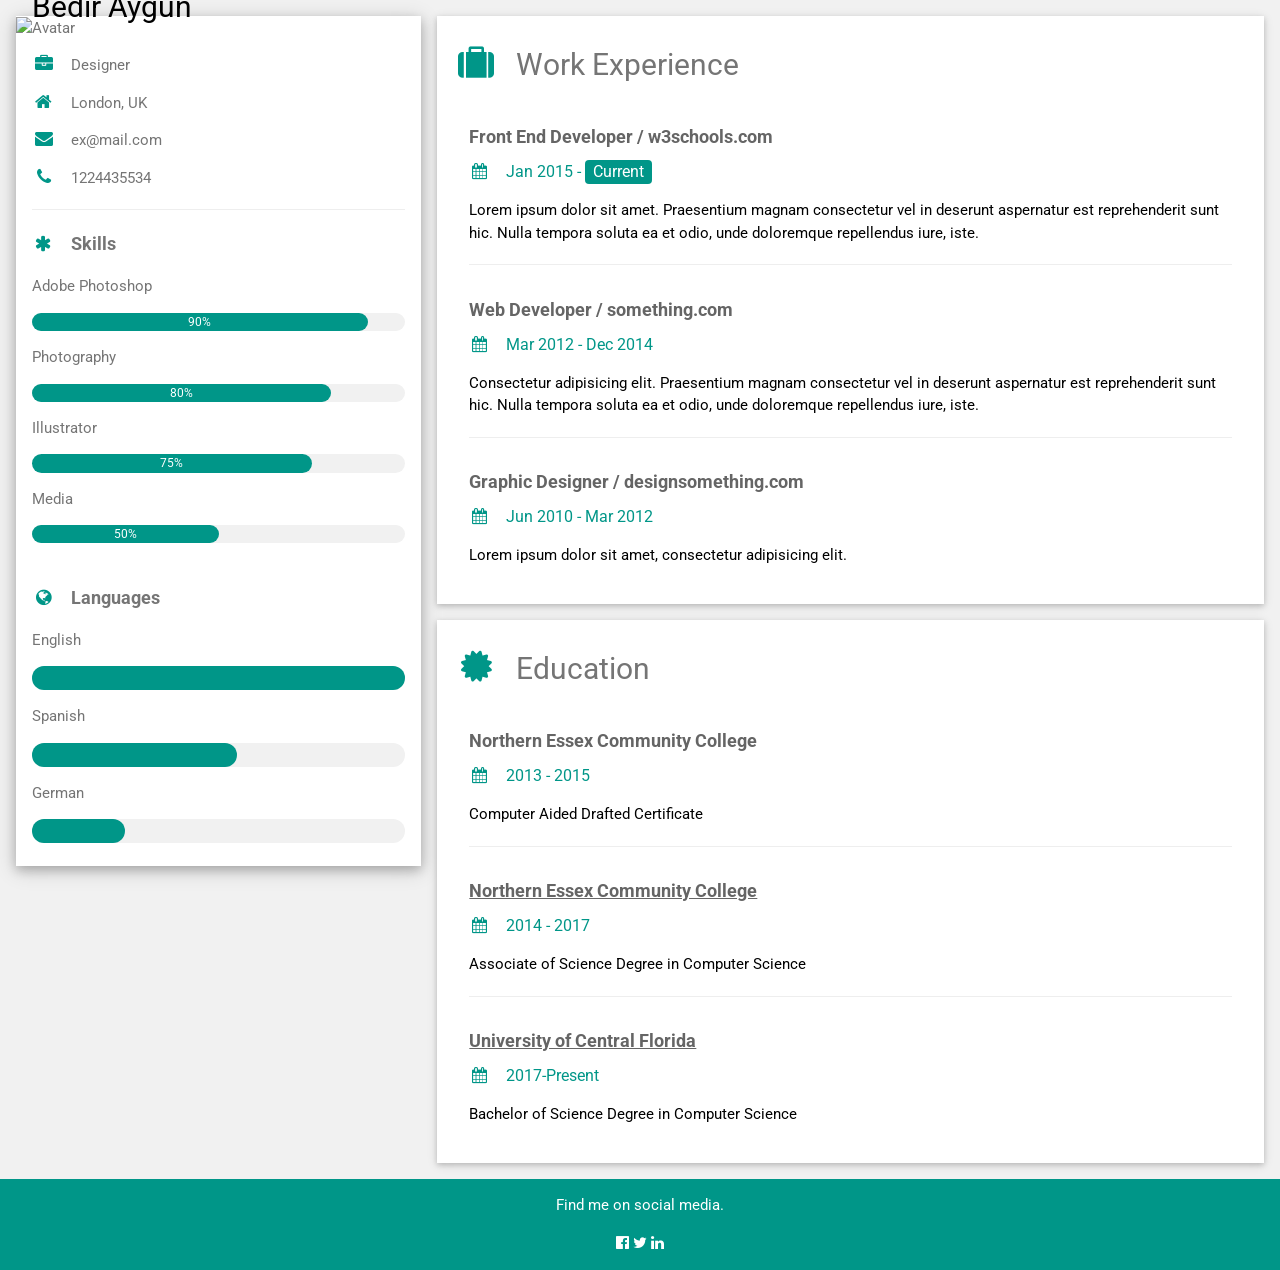
==== Index.html @ 957a4983 "Create Index.html" ====
<!DOCTYPE html>
<html>
<title>LightSite</title>
<meta charset="UTF-8">
<meta name="viewport" content="width=device-width, initial-scale=1">
<link rel="stylesheet" href="https://www.w3schools.com/w3css/4/w3.css">
<link rel='stylesheet' href='https://fonts.googleapis.com/css?family=Roboto'>
<link rel="stylesheet" href="https://cdnjs.cloudflare.com/ajax/libs/font-awesome/4.7.0/css/font-awesome.min.css">
<style>
html,body,h1,h2,h3,h4,h5,h6 {font-family: "Roboto", sans-serif}
</style>
<body class="w3-light-grey">

<!-- Page Container -->
<div class="w3-content w3-margin-top" style="max-width:1400px;">

  <!-- The Grid -->
  <div class="w3-row-padding">
  
    <!-- Left Column -->
    <div class="w3-third">
    
      <div class="w3-white w3-text-grey w3-card-4">
        <div class="w3-display-container">
          <img src="userAvatar.png" style="width:100%" alt="Avatar">
          <div class="w3-display-bottomleft w3-container w3-text-black">
            <h2>Bedir Aygun</h2>
          </div>
        </div>
        <div class="w3-container">
          <p><i class="fa fa-briefcase fa-fw w3-margin-right w3-large w3-text-teal"></i>Designer</p>
          <p><i class="fa fa-home fa-fw w3-margin-right w3-large w3-text-teal"></i>London, UK</p>
          <p><i class="fa fa-envelope fa-fw w3-margin-right w3-large w3-text-teal"></i>ex@mail.com</p>
          <p><i class="fa fa-phone fa-fw w3-margin-right w3-large w3-text-teal"></i>1224435534</p>
          <hr>

          <p class="w3-large"><b><i class="fa fa-asterisk fa-fw w3-margin-right w3-text-teal"></i>Skills</b></p>
          <p>Adobe Photoshop</p>
          <div class="w3-light-grey w3-round-xlarge w3-small">
            <div class="w3-container w3-center w3-round-xlarge w3-teal" style="width:90%">90%</div>
          </div>
          <p>Photography</p>
          <div class="w3-light-grey w3-round-xlarge w3-small">
            <div class="w3-container w3-center w3-round-xlarge w3-teal" style="width:80%">
              <div class="w3-center w3-text-white">80%</div>
            </div>
          </div>
          <p>Illustrator</p>
          <div class="w3-light-grey w3-round-xlarge w3-small">
            <div class="w3-container w3-center w3-round-xlarge w3-teal" style="width:75%">75%</div>
          </div>
          <p>Media</p>
          <div class="w3-light-grey w3-round-xlarge w3-small">
            <div class="w3-container w3-center w3-round-xlarge w3-teal" style="width:50%">50%</div>
          </div>
          <br>

          <p class="w3-large w3-text-theme"><b><i class="fa fa-globe fa-fw w3-margin-right w3-text-teal"></i>Languages</b></p>
          <p>English</p>
          <div class="w3-light-grey w3-round-xlarge">
            <div class="w3-round-xlarge w3-teal" style="height:24px;width:100%"></div>
          </div>
          <p>Spanish</p>
          <div class="w3-light-grey w3-round-xlarge">
            <div class="w3-round-xlarge w3-teal" style="height:24px;width:55%"></div>
          </div>
          <p>German</p>
          <div class="w3-light-grey w3-round-xlarge">
            <div class="w3-round-xlarge w3-teal" style="height:24px;width:25%"></div>
          </div>
          <br>
        </div>
      </div><br>

    <!-- End Left Column -->
    </div>

    <!-- Right Column -->
    <div class="w3-twothird">
    
      <div class="w3-container w3-card-2 w3-white w3-margin-bottom">
        <h2 class="w3-text-grey w3-padding-16"><i class="fa fa-suitcase fa-fw w3-margin-right w3-xxlarge w3-text-teal"></i>Work Experience</h2>
        <div class="w3-container">
          <h5 class="w3-opacity"><b>Front End Developer / w3schools.com</b></h5>
          <h6 class="w3-text-teal"><i class="fa fa-calendar fa-fw w3-margin-right"></i>Jan 2015 - <span class="w3-tag w3-teal w3-round">Current</span></h6>
          <p>Lorem ipsum dolor sit amet. Praesentium magnam consectetur vel in deserunt aspernatur est reprehenderit sunt hic. Nulla tempora soluta ea et odio, unde doloremque repellendus iure, iste.</p>
          <hr>
        </div>
        <div class="w3-container">
          <h5 class="w3-opacity"><b>Web Developer / something.com</b></h5>
          <h6 class="w3-text-teal"><i class="fa fa-calendar fa-fw w3-margin-right"></i>Mar 2012 - Dec 2014</h6>
          <p>Consectetur adipisicing elit. Praesentium magnam consectetur vel in deserunt aspernatur est reprehenderit sunt hic. Nulla tempora soluta ea et odio, unde doloremque repellendus iure, iste.</p>
          <hr>
        </div>
        <div class="w3-container">
          <h5 class="w3-opacity"><b>Graphic Designer / designsomething.com</b></h5>
          <h6 class="w3-text-teal"><i class="fa fa-calendar fa-fw w3-margin-right"></i>Jun 2010 - Mar 2012</h6>
          <p>Lorem ipsum dolor sit amet, consectetur adipisicing elit. </p><br>
        </div>
      </div>

      <div class="w3-container w3-card-2 w3-white">
        <h2 class="w3-text-grey w3-padding-16"><i class="fa fa-certificate fa-fw w3-margin-right w3-xxlarge w3-text-teal"></i>Education</h2>
        <div class="w3-container">
          <h5 class="w3-opacity"><b>Northern Essex Community College</b></h5>
          <h6 class="w3-text-teal"><i class="fa fa-calendar fa-fw w3-margin-right"></i>2013 - 2015</h6>
          <p>Computer Aided Drafted Certificate</p>
          <hr>
        </div>
        <div class="w3-container">
          <h5 class="w3-opacity"><a href="http://www.necc.mass.edu/"><b>Northern Essex Community College</b></a></h5>
          <h6 class="w3-text-teal"><i class="fa fa-calendar fa-fw w3-margin-right"></i>2014 - 2017</h6>
          <p>Associate of Science Degree in Computer Science</p>
          <hr>
        </div>
        <div class="w3-container">
          <h5 class="w3-opacity"><a href="https://www.ucf.edu/"><b>University of Central Florida</b></a></h5>
          <h6 class="w3-text-teal"><i class="fa fa-calendar fa-fw w3-margin-right"></i>2017-Present</h6>
          <p>Bachelor of Science Degree in Computer Science</p><br>
        </div>
      </div>

    <!-- End Right Column -->
    </div>
    
  <!-- End Grid -->
  </div>
  
  <!-- End Page Container -->
</div>

<footer class="w3-container w3-teal w3-center w3-margin-top">
  <p>Find me on social media.</p>
  <i class="fa fa-facebook-official w3-hover-opacity"></i>
  <i class="fa fa-twitter w3-hover-opacity"></i>
  <i class="fa fa-linkedin w3-hover-opacity"></i>
  <p></p>
</footer>

</body>
</html>
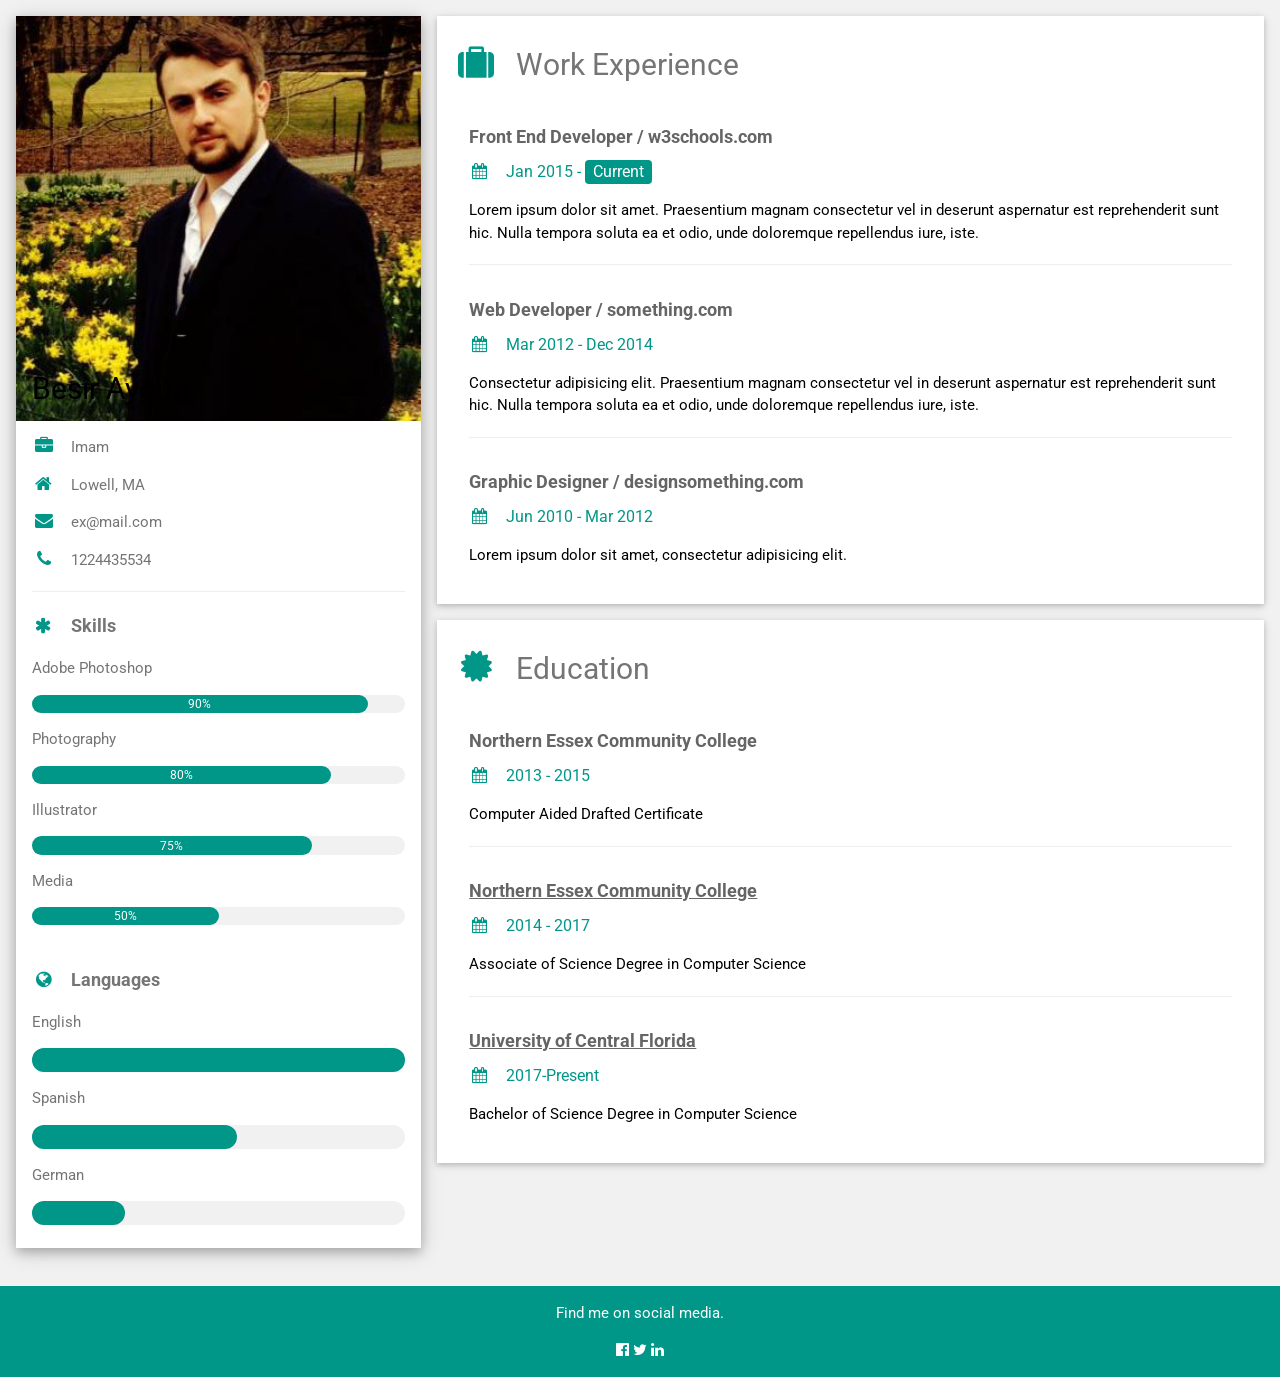
==== commit eb8e128e: "Update Index.html" ====
--- a/Index.html
+++ b/Index.html
@@ -22,14 +22,14 @@
     
       <div class="w3-white w3-text-grey w3-card-4">
         <div class="w3-display-container">
-          <img src="userAvatar.png" style="width:100%" alt="Avatar">
+          <img src="CVPhoto.jpg" style="width:100%" alt="Avatar">
           <div class="w3-display-bottomleft w3-container w3-text-black">
-            <h2>Bedir Aygun</h2>
+            <h2>Besir Aygun</h2>
           </div>
         </div>
         <div class="w3-container">
-          <p><i class="fa fa-briefcase fa-fw w3-margin-right w3-large w3-text-teal"></i>Designer</p>
-          <p><i class="fa fa-home fa-fw w3-margin-right w3-large w3-text-teal"></i>London, UK</p>
+          <p><i class="fa fa-briefcase fa-fw w3-margin-right w3-large w3-text-teal"></i>Imam</p>
+          <p><i class="fa fa-home fa-fw w3-margin-right w3-large w3-text-teal"></i>Lowell, MA</p>
           <p><i class="fa fa-envelope fa-fw w3-margin-right w3-large w3-text-teal"></i>ex@mail.com</p>
           <p><i class="fa fa-phone fa-fw w3-margin-right w3-large w3-text-teal"></i>1224435534</p>
           <hr>
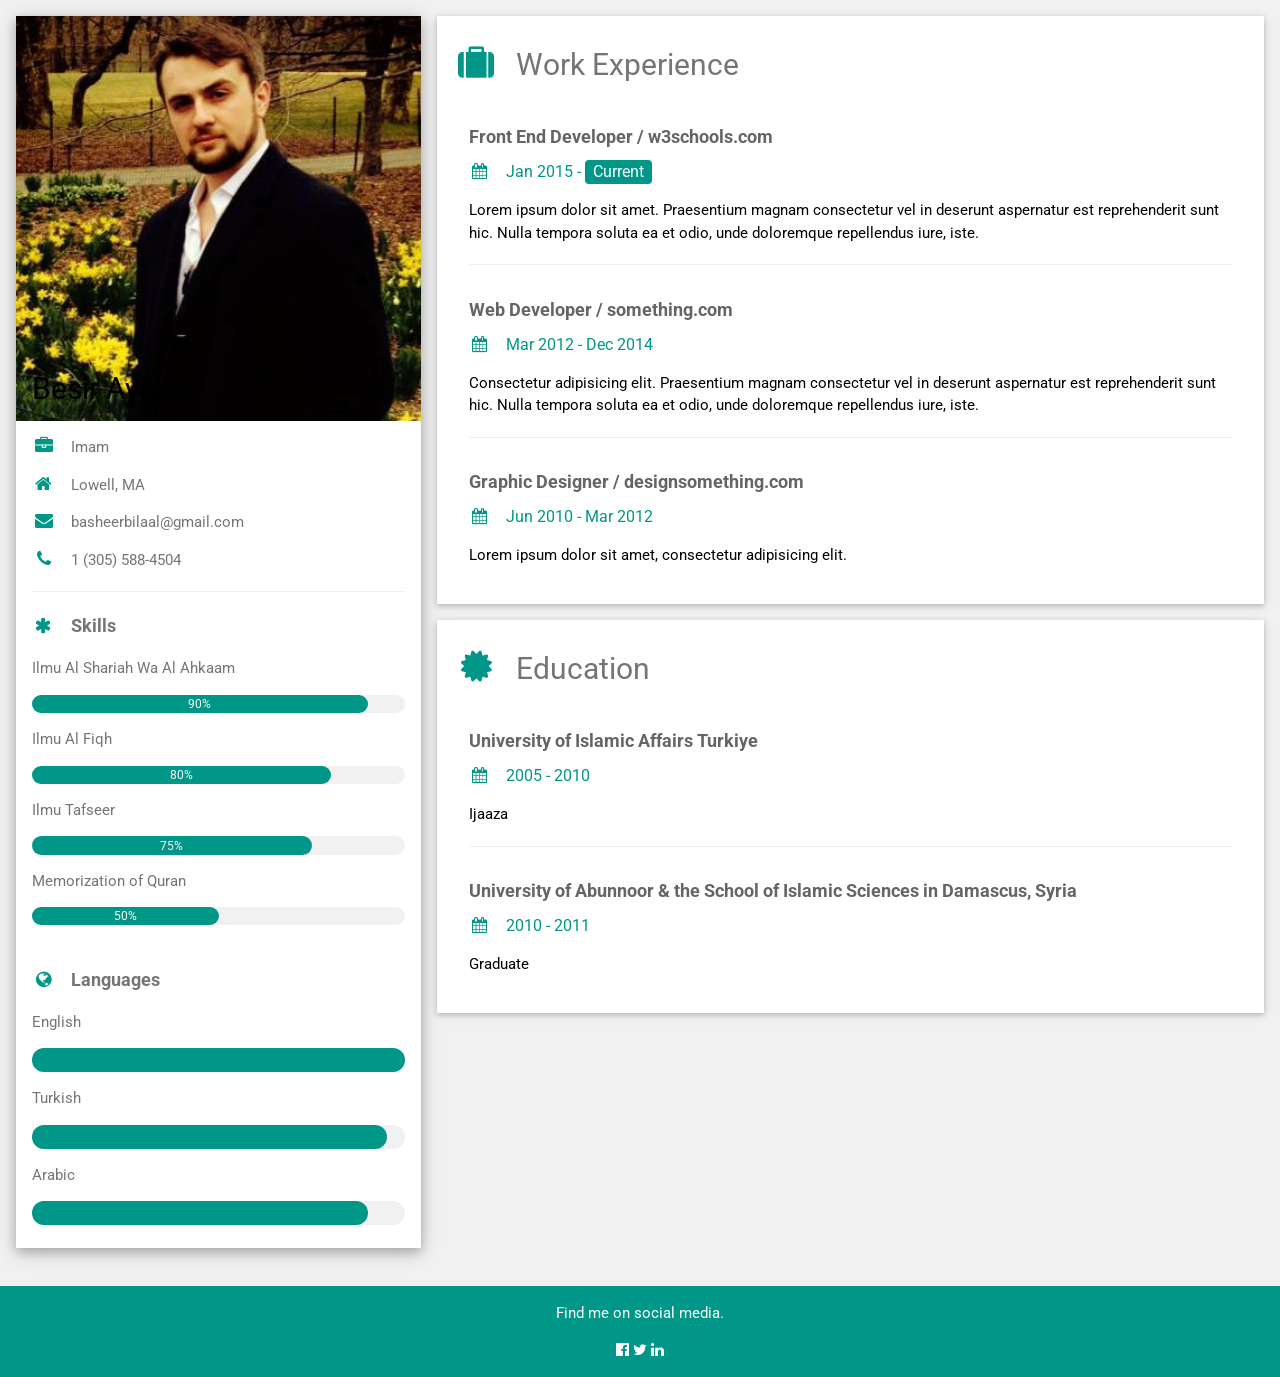
==== commit f59d5b12: "Update Index.html" ====
--- a/Index.html
+++ b/Index.html
@@ -30,26 +30,26 @@
         <div class="w3-container">
           <p><i class="fa fa-briefcase fa-fw w3-margin-right w3-large w3-text-teal"></i>Imam</p>
           <p><i class="fa fa-home fa-fw w3-margin-right w3-large w3-text-teal"></i>Lowell, MA</p>
-          <p><i class="fa fa-envelope fa-fw w3-margin-right w3-large w3-text-teal"></i>ex@mail.com</p>
-          <p><i class="fa fa-phone fa-fw w3-margin-right w3-large w3-text-teal"></i>1224435534</p>
+          <p><i class="fa fa-envelope fa-fw w3-margin-right w3-large w3-text-teal"></i>basheerbilaal@gmail.com</p>
+          <p><i class="fa fa-phone fa-fw w3-margin-right w3-large w3-text-teal"></i>1 (305) 588-4504</p>
           <hr>
 
           <p class="w3-large"><b><i class="fa fa-asterisk fa-fw w3-margin-right w3-text-teal"></i>Skills</b></p>
-          <p>Adobe Photoshop</p>
+          <p>Ilmu Al Shariah Wa Al Ahkaam</p>
           <div class="w3-light-grey w3-round-xlarge w3-small">
             <div class="w3-container w3-center w3-round-xlarge w3-teal" style="width:90%">90%</div>
           </div>
-          <p>Photography</p>
+          <p>Ilmu Al Fiqh</p>
           <div class="w3-light-grey w3-round-xlarge w3-small">
             <div class="w3-container w3-center w3-round-xlarge w3-teal" style="width:80%">
               <div class="w3-center w3-text-white">80%</div>
             </div>
           </div>
-          <p>Illustrator</p>
+          <p>Ilmu Tafseer</p>
           <div class="w3-light-grey w3-round-xlarge w3-small">
             <div class="w3-container w3-center w3-round-xlarge w3-teal" style="width:75%">75%</div>
           </div>
-          <p>Media</p>
+          <p>Memorization of Quran</p>
           <div class="w3-light-grey w3-round-xlarge w3-small">
             <div class="w3-container w3-center w3-round-xlarge w3-teal" style="width:50%">50%</div>
           </div>
@@ -60,13 +60,13 @@
           <div class="w3-light-grey w3-round-xlarge">
             <div class="w3-round-xlarge w3-teal" style="height:24px;width:100%"></div>
           </div>
-          <p>Spanish</p>
+          <p>Turkish</p>
           <div class="w3-light-grey w3-round-xlarge">
-            <div class="w3-round-xlarge w3-teal" style="height:24px;width:55%"></div>
+            <div class="w3-round-xlarge w3-teal" style="height:24px;width:95%"></div>
           </div>
-          <p>German</p>
+          <p>Arabic</p>
           <div class="w3-light-grey w3-round-xlarge">
-            <div class="w3-round-xlarge w3-teal" style="height:24px;width:25%"></div>
+            <div class="w3-round-xlarge w3-teal" style="height:24px;width:90%"></div>
           </div>
           <br>
         </div>
@@ -102,21 +102,15 @@
       <div class="w3-container w3-card-2 w3-white">
         <h2 class="w3-text-grey w3-padding-16"><i class="fa fa-certificate fa-fw w3-margin-right w3-xxlarge w3-text-teal"></i>Education</h2>
         <div class="w3-container">
-          <h5 class="w3-opacity"><b>Northern Essex Community College</b></h5>
-          <h6 class="w3-text-teal"><i class="fa fa-calendar fa-fw w3-margin-right"></i>2013 - 2015</h6>
-          <p>Computer Aided Drafted Certificate</p>
+          <h5 class="w3-opacity"><b>University of Islamic Affairs Turkiye</b></h5>
+          <h6 class="w3-text-teal"><i class="fa fa-calendar fa-fw w3-margin-right"></i>2005 - 2010</h6>
+          <p>Ijaaza</p>
           <hr>
         </div>
         <div class="w3-container">
-          <h5 class="w3-opacity"><a href="http://www.necc.mass.edu/"><b>Northern Essex Community College</b></a></h5>
-          <h6 class="w3-text-teal"><i class="fa fa-calendar fa-fw w3-margin-right"></i>2014 - 2017</h6>
-          <p>Associate of Science Degree in Computer Science</p>
-          <hr>
-        </div>
-        <div class="w3-container">
-          <h5 class="w3-opacity"><a href="https://www.ucf.edu/"><b>University of Central Florida</b></a></h5>
-          <h6 class="w3-text-teal"><i class="fa fa-calendar fa-fw w3-margin-right"></i>2017-Present</h6>
-          <p>Bachelor of Science Degree in Computer Science</p><br>
+          <h5 class="w3-opacity"><b>University of Abunnoor & the School of Islamic Sciences in Damascus, Syria</b></h5>
+          <h6 class="w3-text-teal"><i class="fa fa-calendar fa-fw w3-margin-right"></i>2010 - 2011</h6>
+          <p>Graduate</p><br>
         </div>
       </div>
 
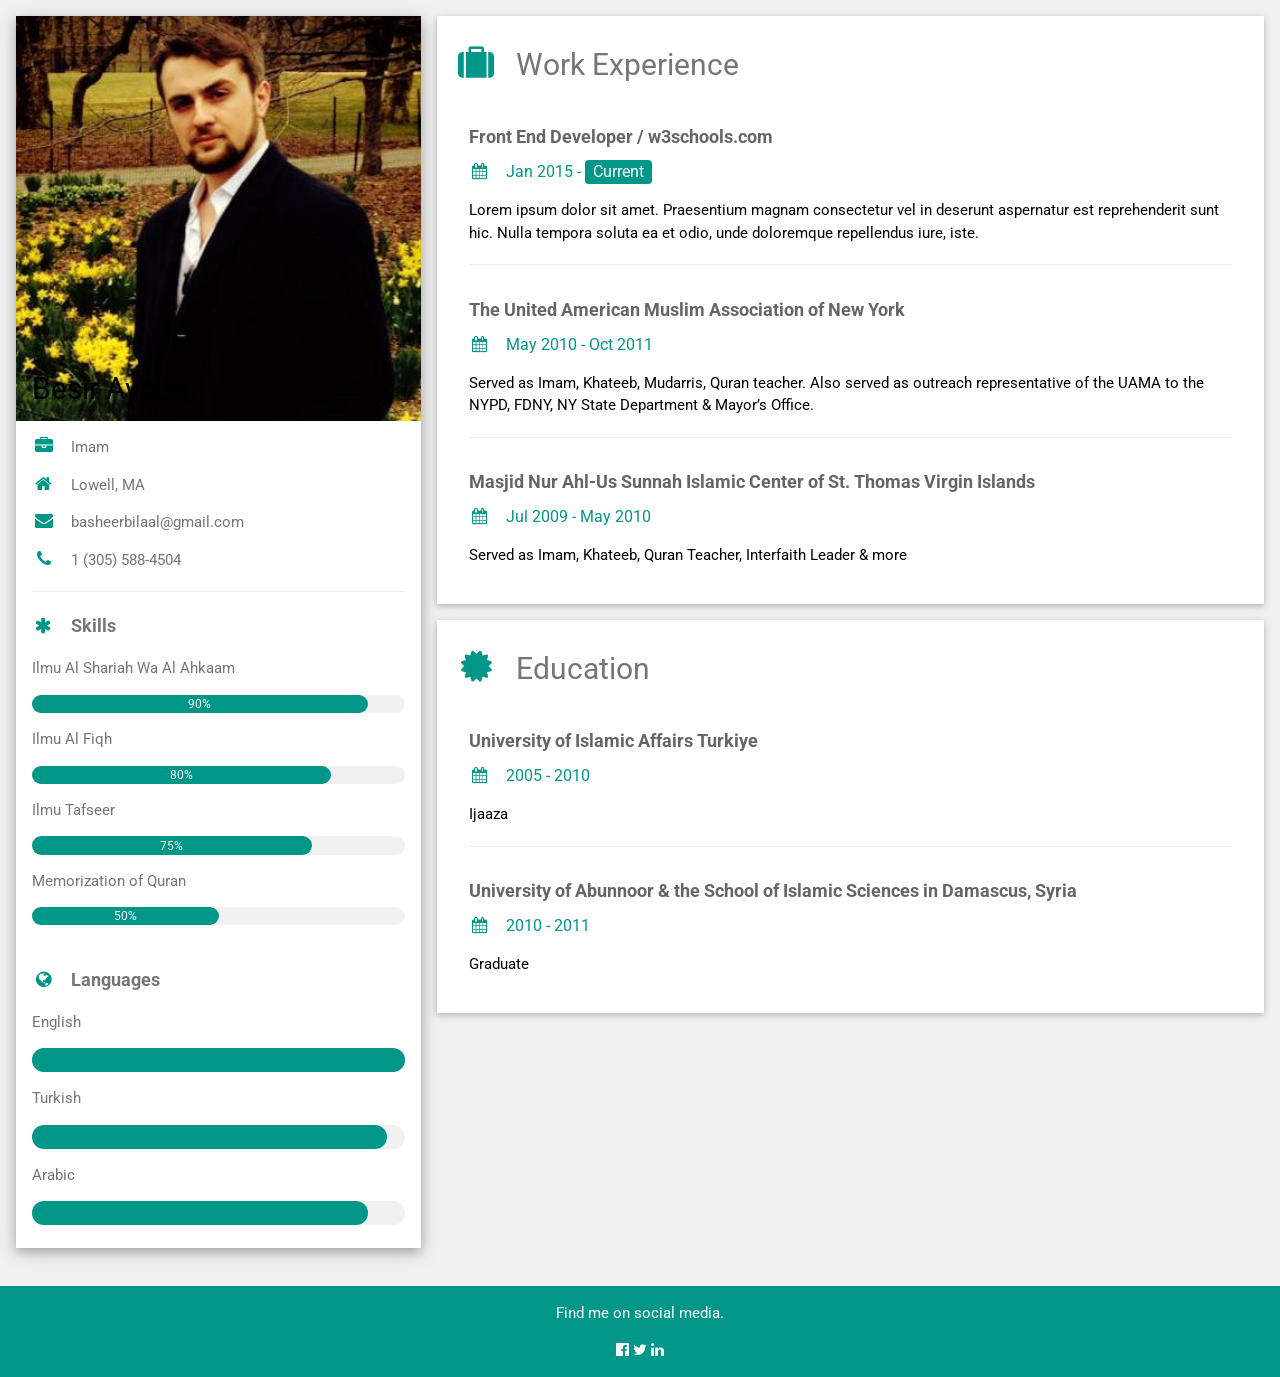
==== commit b1b448dd: "Update Index.html" ====
--- a/Index.html
+++ b/Index.html
@@ -87,15 +87,15 @@
           <hr>
         </div>
         <div class="w3-container">
-          <h5 class="w3-opacity"><b>Web Developer / something.com</b></h5>
-          <h6 class="w3-text-teal"><i class="fa fa-calendar fa-fw w3-margin-right"></i>Mar 2012 - Dec 2014</h6>
-          <p>Consectetur adipisicing elit. Praesentium magnam consectetur vel in deserunt aspernatur est reprehenderit sunt hic. Nulla tempora soluta ea et odio, unde doloremque repellendus iure, iste.</p>
+          <h5 class="w3-opacity"><b>The United American Muslim Association of New York</b></h5>
+          <h6 class="w3-text-teal"><i class="fa fa-calendar fa-fw w3-margin-right"></i>May 2010 - Oct 2011</h6>
+          <p>Served as Imam, Khateeb, Mudarris, Quran teacher. Also served as outreach representative of the UAMA to the NYPD, FDNY, NY State Department & Mayor’s Office.</p>
           <hr>
         </div>
         <div class="w3-container">
-          <h5 class="w3-opacity"><b>Graphic Designer / designsomething.com</b></h5>
-          <h6 class="w3-text-teal"><i class="fa fa-calendar fa-fw w3-margin-right"></i>Jun 2010 - Mar 2012</h6>
-          <p>Lorem ipsum dolor sit amet, consectetur adipisicing elit. </p><br>
+          <h5 class="w3-opacity"><b>Masjid Nur Ahl-Us Sunnah Islamic Center of St. Thomas Virgin Islands</b></h5>
+          <h6 class="w3-text-teal"><i class="fa fa-calendar fa-fw w3-margin-right"></i>Jul 2009 - May 2010</h6>
+          <p>Served as Imam, Khateeb, Quran Teacher, Interfaith Leader & more</p><br>
         </div>
       </div>
 
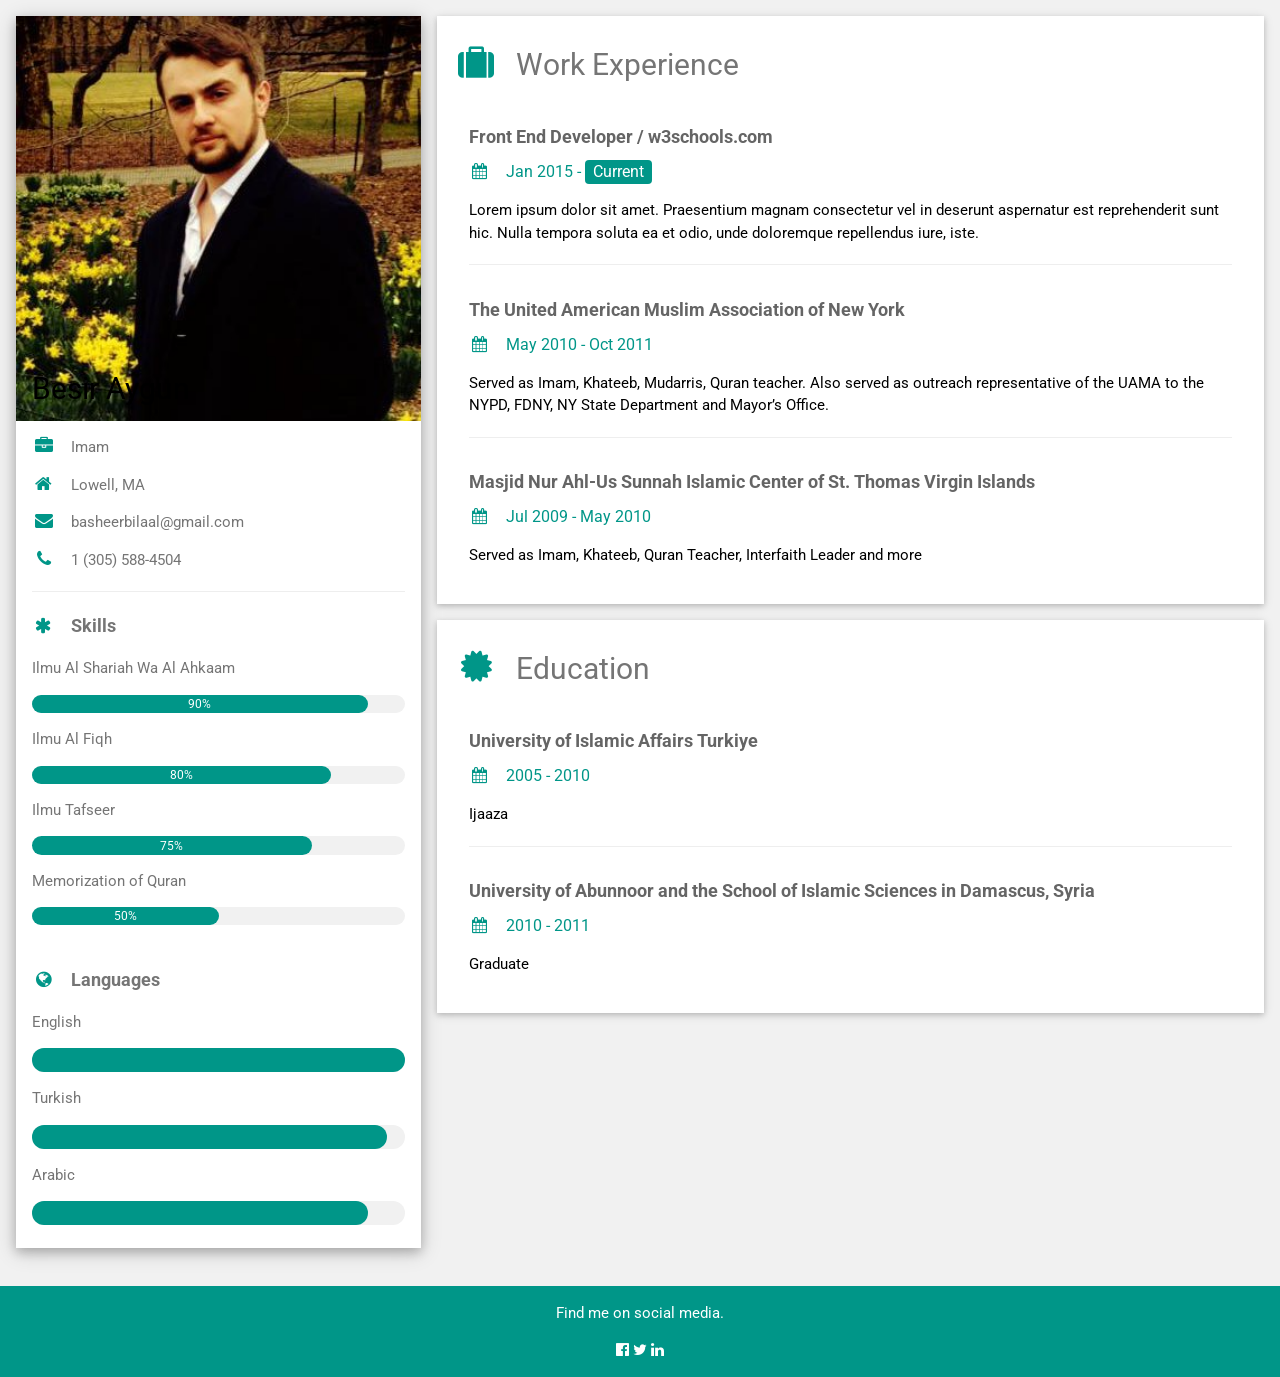
==== commit 00e47cf6: "Update Index.html" ====
--- a/Index.html
+++ b/Index.html
@@ -1,6 +1,6 @@
 <!DOCTYPE html>
 <html>
-<title>LightSite</title>
+<title>Besir Aygun</title>
 <meta charset="UTF-8">
 <meta name="viewport" content="width=device-width, initial-scale=1">
 <link rel="stylesheet" href="https://www.w3schools.com/w3css/4/w3.css">
@@ -89,13 +89,13 @@
         <div class="w3-container">
           <h5 class="w3-opacity"><b>The United American Muslim Association of New York</b></h5>
           <h6 class="w3-text-teal"><i class="fa fa-calendar fa-fw w3-margin-right"></i>May 2010 - Oct 2011</h6>
-          <p>Served as Imam, Khateeb, Mudarris, Quran teacher. Also served as outreach representative of the UAMA to the NYPD, FDNY, NY State Department & Mayor’s Office.</p>
+          <p>Served as Imam, Khateeb, Mudarris, Quran teacher. Also served as outreach representative of the UAMA to the NYPD, FDNY, NY State Department and Mayor’s Office.</p>
           <hr>
         </div>
         <div class="w3-container">
           <h5 class="w3-opacity"><b>Masjid Nur Ahl-Us Sunnah Islamic Center of St. Thomas Virgin Islands</b></h5>
           <h6 class="w3-text-teal"><i class="fa fa-calendar fa-fw w3-margin-right"></i>Jul 2009 - May 2010</h6>
-          <p>Served as Imam, Khateeb, Quran Teacher, Interfaith Leader & more</p><br>
+          <p>Served as Imam, Khateeb, Quran Teacher, Interfaith Leader and more</p><br>
         </div>
       </div>
 
@@ -108,7 +108,7 @@
           <hr>
         </div>
         <div class="w3-container">
-          <h5 class="w3-opacity"><b>University of Abunnoor & the School of Islamic Sciences in Damascus, Syria</b></h5>
+          <h5 class="w3-opacity"><b>University of Abunnoor and the School of Islamic Sciences in Damascus, Syria</b></h5>
           <h6 class="w3-text-teal"><i class="fa fa-calendar fa-fw w3-margin-right"></i>2010 - 2011</h6>
           <p>Graduate</p><br>
         </div>
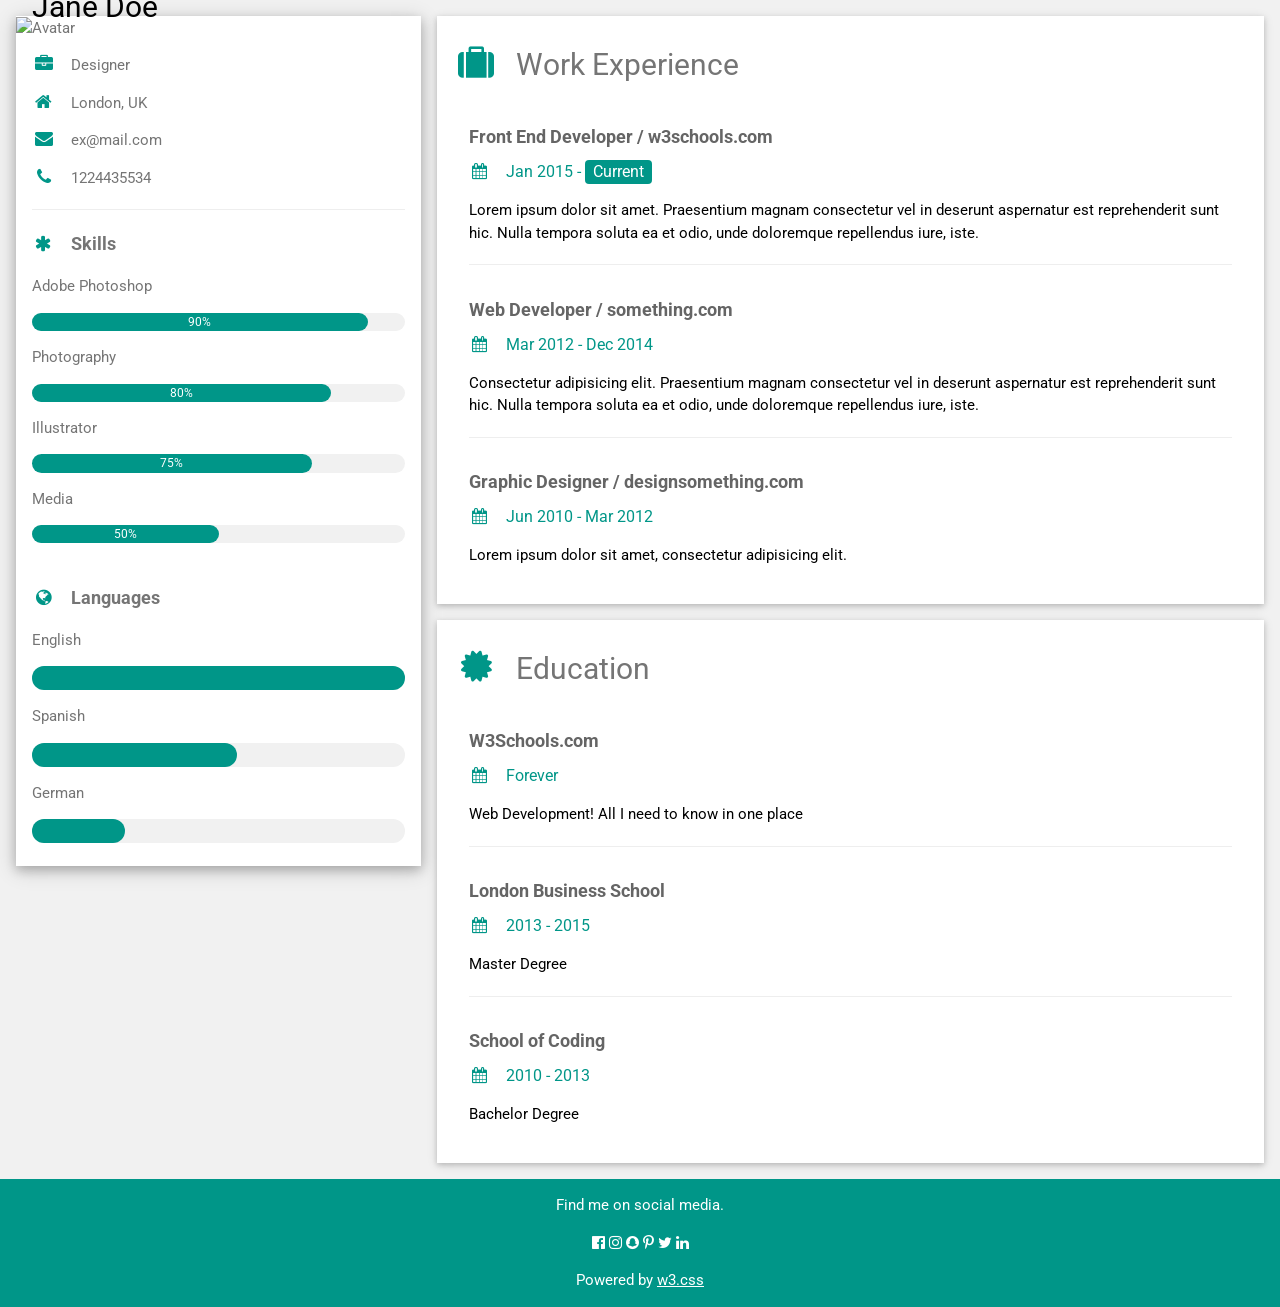
==== commit 37d6ac7c: "Create Index.html" ====
--- a/Index.html
+++ b/Index.html
@@ -1,6 +1,6 @@
 <!DOCTYPE html>
 <html>
-<title>Besir Aygun</title>
+<title>W3.CSS Template</title>
 <meta charset="UTF-8">
 <meta name="viewport" content="width=device-width, initial-scale=1">
 <link rel="stylesheet" href="https://www.w3schools.com/w3css/4/w3.css">
@@ -22,34 +22,34 @@
     
       <div class="w3-white w3-text-grey w3-card-4">
         <div class="w3-display-container">
-          <img src="CVPhoto.jpg" style="width:100%" alt="Avatar">
+          <img src="/w3images/avatar_hat.jpg" style="width:100%" alt="Avatar">
           <div class="w3-display-bottomleft w3-container w3-text-black">
-            <h2>Besir Aygun</h2>
+            <h2>Jane Doe</h2>
           </div>
         </div>
         <div class="w3-container">
-          <p><i class="fa fa-briefcase fa-fw w3-margin-right w3-large w3-text-teal"></i>Imam</p>
-          <p><i class="fa fa-home fa-fw w3-margin-right w3-large w3-text-teal"></i>Lowell, MA</p>
-          <p><i class="fa fa-envelope fa-fw w3-margin-right w3-large w3-text-teal"></i>basheerbilaal@gmail.com</p>
-          <p><i class="fa fa-phone fa-fw w3-margin-right w3-large w3-text-teal"></i>1 (305) 588-4504</p>
+          <p><i class="fa fa-briefcase fa-fw w3-margin-right w3-large w3-text-teal"></i>Designer</p>
+          <p><i class="fa fa-home fa-fw w3-margin-right w3-large w3-text-teal"></i>London, UK</p>
+          <p><i class="fa fa-envelope fa-fw w3-margin-right w3-large w3-text-teal"></i>ex@mail.com</p>
+          <p><i class="fa fa-phone fa-fw w3-margin-right w3-large w3-text-teal"></i>1224435534</p>
           <hr>
 
           <p class="w3-large"><b><i class="fa fa-asterisk fa-fw w3-margin-right w3-text-teal"></i>Skills</b></p>
-          <p>Ilmu Al Shariah Wa Al Ahkaam</p>
+          <p>Adobe Photoshop</p>
           <div class="w3-light-grey w3-round-xlarge w3-small">
             <div class="w3-container w3-center w3-round-xlarge w3-teal" style="width:90%">90%</div>
           </div>
-          <p>Ilmu Al Fiqh</p>
+          <p>Photography</p>
           <div class="w3-light-grey w3-round-xlarge w3-small">
             <div class="w3-container w3-center w3-round-xlarge w3-teal" style="width:80%">
               <div class="w3-center w3-text-white">80%</div>
             </div>
           </div>
-          <p>Ilmu Tafseer</p>
+          <p>Illustrator</p>
           <div class="w3-light-grey w3-round-xlarge w3-small">
             <div class="w3-container w3-center w3-round-xlarge w3-teal" style="width:75%">75%</div>
           </div>
-          <p>Memorization of Quran</p>
+          <p>Media</p>
           <div class="w3-light-grey w3-round-xlarge w3-small">
             <div class="w3-container w3-center w3-round-xlarge w3-teal" style="width:50%">50%</div>
           </div>
@@ -60,13 +60,13 @@
           <div class="w3-light-grey w3-round-xlarge">
             <div class="w3-round-xlarge w3-teal" style="height:24px;width:100%"></div>
           </div>
-          <p>Turkish</p>
+          <p>Spanish</p>
           <div class="w3-light-grey w3-round-xlarge">
-            <div class="w3-round-xlarge w3-teal" style="height:24px;width:95%"></div>
+            <div class="w3-round-xlarge w3-teal" style="height:24px;width:55%"></div>
           </div>
-          <p>Arabic</p>
+          <p>German</p>
           <div class="w3-light-grey w3-round-xlarge">
-            <div class="w3-round-xlarge w3-teal" style="height:24px;width:90%"></div>
+            <div class="w3-round-xlarge w3-teal" style="height:24px;width:25%"></div>
           </div>
           <br>
         </div>
@@ -87,30 +87,36 @@
           <hr>
         </div>
         <div class="w3-container">
-          <h5 class="w3-opacity"><b>The United American Muslim Association of New York</b></h5>
-          <h6 class="w3-text-teal"><i class="fa fa-calendar fa-fw w3-margin-right"></i>May 2010 - Oct 2011</h6>
-          <p>Served as Imam, Khateeb, Mudarris, Quran teacher. Also served as outreach representative of the UAMA to the NYPD, FDNY, NY State Department and Mayor’s Office.</p>
+          <h5 class="w3-opacity"><b>Web Developer / something.com</b></h5>
+          <h6 class="w3-text-teal"><i class="fa fa-calendar fa-fw w3-margin-right"></i>Mar 2012 - Dec 2014</h6>
+          <p>Consectetur adipisicing elit. Praesentium magnam consectetur vel in deserunt aspernatur est reprehenderit sunt hic. Nulla tempora soluta ea et odio, unde doloremque repellendus iure, iste.</p>
           <hr>
         </div>
         <div class="w3-container">
-          <h5 class="w3-opacity"><b>Masjid Nur Ahl-Us Sunnah Islamic Center of St. Thomas Virgin Islands</b></h5>
-          <h6 class="w3-text-teal"><i class="fa fa-calendar fa-fw w3-margin-right"></i>Jul 2009 - May 2010</h6>
-          <p>Served as Imam, Khateeb, Quran Teacher, Interfaith Leader and more</p><br>
+          <h5 class="w3-opacity"><b>Graphic Designer / designsomething.com</b></h5>
+          <h6 class="w3-text-teal"><i class="fa fa-calendar fa-fw w3-margin-right"></i>Jun 2010 - Mar 2012</h6>
+          <p>Lorem ipsum dolor sit amet, consectetur adipisicing elit. </p><br>
         </div>
       </div>
 
       <div class="w3-container w3-card-2 w3-white">
         <h2 class="w3-text-grey w3-padding-16"><i class="fa fa-certificate fa-fw w3-margin-right w3-xxlarge w3-text-teal"></i>Education</h2>
         <div class="w3-container">
-          <h5 class="w3-opacity"><b>University of Islamic Affairs Turkiye</b></h5>
-          <h6 class="w3-text-teal"><i class="fa fa-calendar fa-fw w3-margin-right"></i>2005 - 2010</h6>
-          <p>Ijaaza</p>
+          <h5 class="w3-opacity"><b>W3Schools.com</b></h5>
+          <h6 class="w3-text-teal"><i class="fa fa-calendar fa-fw w3-margin-right"></i>Forever</h6>
+          <p>Web Development! All I need to know in one place</p>
           <hr>
         </div>
         <div class="w3-container">
-          <h5 class="w3-opacity"><b>University of Abunnoor and the School of Islamic Sciences in Damascus, Syria</b></h5>
-          <h6 class="w3-text-teal"><i class="fa fa-calendar fa-fw w3-margin-right"></i>2010 - 2011</h6>
-          <p>Graduate</p><br>
+          <h5 class="w3-opacity"><b>London Business School</b></h5>
+          <h6 class="w3-text-teal"><i class="fa fa-calendar fa-fw w3-margin-right"></i>2013 - 2015</h6>
+          <p>Master Degree</p>
+          <hr>
+        </div>
+        <div class="w3-container">
+          <h5 class="w3-opacity"><b>School of Coding</b></h5>
+          <h6 class="w3-text-teal"><i class="fa fa-calendar fa-fw w3-margin-right"></i>2010 - 2013</h6>
+          <p>Bachelor Degree</p><br>
         </div>
       </div>
 
@@ -126,9 +132,12 @@
 <footer class="w3-container w3-teal w3-center w3-margin-top">
   <p>Find me on social media.</p>
   <i class="fa fa-facebook-official w3-hover-opacity"></i>
+  <i class="fa fa-instagram w3-hover-opacity"></i>
+  <i class="fa fa-snapchat w3-hover-opacity"></i>
+  <i class="fa fa-pinterest-p w3-hover-opacity"></i>
   <i class="fa fa-twitter w3-hover-opacity"></i>
   <i class="fa fa-linkedin w3-hover-opacity"></i>
-  <p></p>
+  <p>Powered by <a href="https://www.w3schools.com/w3css/default.asp" target="_blank">w3.css</a></p>
 </footer>
 
 </body>
